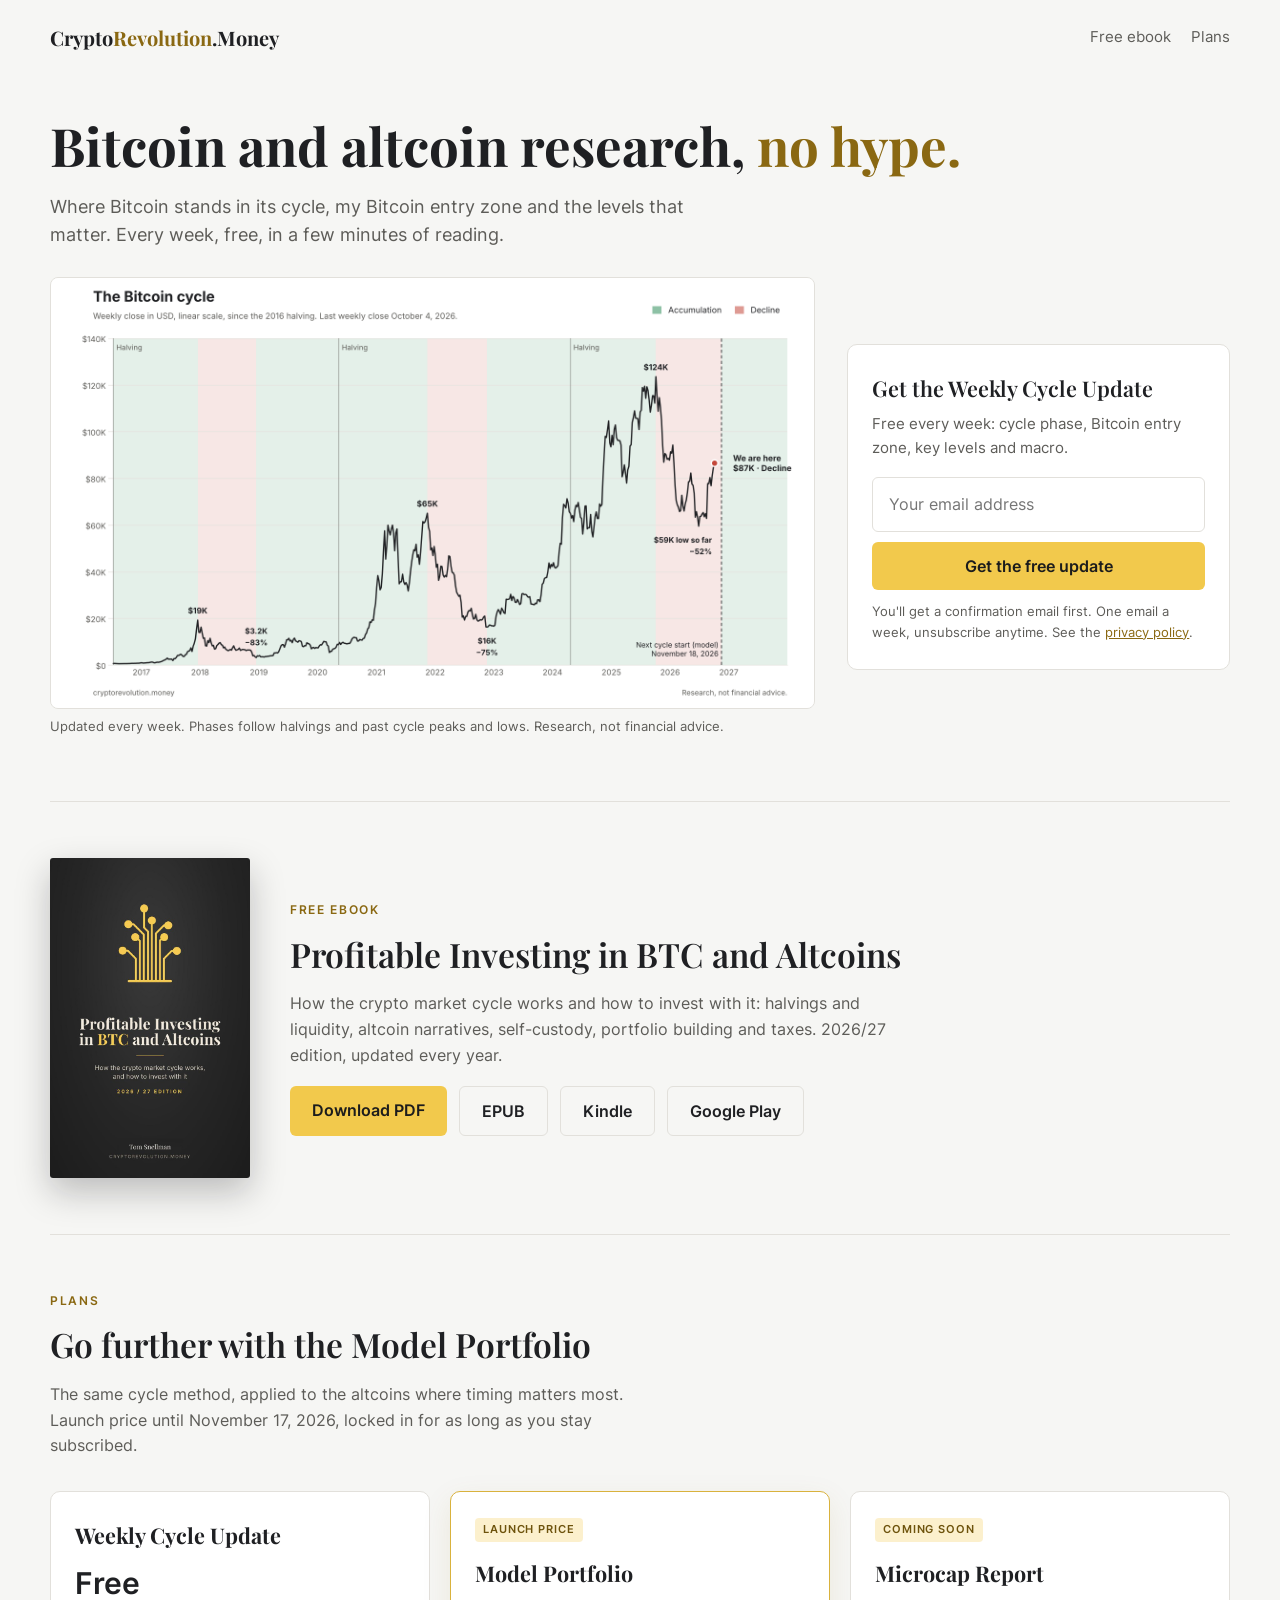
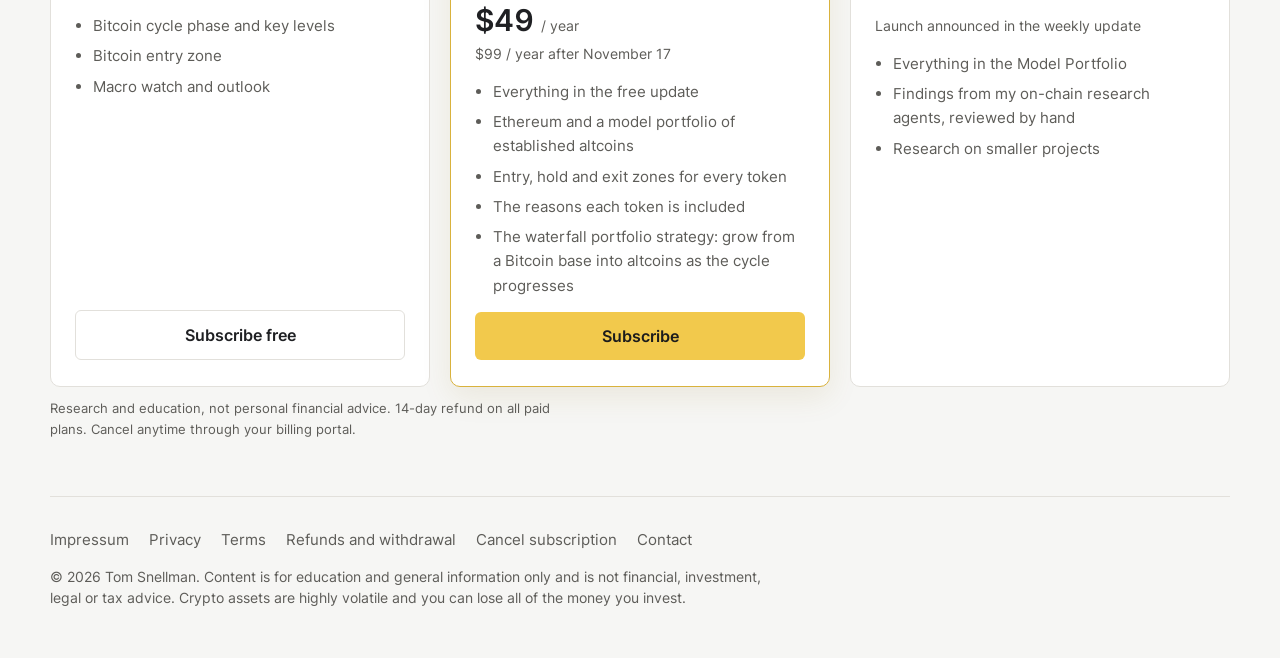
==== index.html @ 90db553c "Add files via upload" ====
<!doctype html>
<html lang="en">
<head>
<meta charset="utf-8">
<meta name="viewport" content="width=device-width, initial-scale=1">
<title>CryptoRevolution – Bitcoin & Altcoin Cycle Research</title>
<meta name="description" content="A free weekly Bitcoin cycle update with my entry zone, and the Model Portfolio with altcoin entry and exit zones. Research, no hype.">
<meta property="og:title" content="CryptoRevolution – Bitcoin & Altcoin Cycle Research">
<meta property="og:description" content="Free weekly Bitcoin cycle update with entry zone. Altcoin zones in the Model Portfolio.">
<meta property="og:image" content="https://cryptorevolution.money/assets/cover.jpg">
<link rel="preload" href="assets/fonts/inter-latin-400-normal.woff2" as="font" type="font/woff2" crossorigin>
<style>
  @font-face{font-family:"Playfair Display";font-style:normal;font-weight:600;font-display:swap;src:url("assets/fonts/playfair-display-latin-600-normal.woff2") format("woff2")}
  @font-face{font-family:"Playfair Display";font-style:normal;font-weight:700;font-display:swap;src:url("assets/fonts/playfair-display-latin-700-normal.woff2") format("woff2")}
  @font-face{font-family:"Inter";font-style:normal;font-weight:400;font-display:swap;src:url("assets/fonts/inter-latin-400-normal.woff2") format("woff2")}
  @font-face{font-family:"Inter";font-style:normal;font-weight:500;font-display:swap;src:url("assets/fonts/inter-latin-500-normal.woff2") format("woff2")}
  @font-face{font-family:"Inter";font-style:normal;font-weight:600;font-display:swap;src:url("assets/fonts/inter-latin-600-normal.woff2") format("woff2")}
  :root{
    --bg:#f6f6f4; --bg-2:#ffffff; --line:#e2e0db;
    --text:#1f2023; --muted:#5d5c58; --gold:#f2c94c; --gold-dim:#d9b23d; --gold-ink:#8a6812;
    --serif:"Playfair Display",Georgia,serif;
    --sans:"Inter",system-ui,-apple-system,"Segoe UI",sans-serif;
    color-scheme:light;
  }
  *{box-sizing:border-box}
  html{scroll-behavior:smooth}
  body{margin:0;background:var(--bg);color:var(--text);
       font-family:var(--sans);font-size:16px;line-height:1.6;padding:0 20px}
  a{color:var(--gold-ink)}
  .wrap{max-width:1180px;margin:0 auto}
  header.top{display:flex;justify-content:space-between;align-items:center;gap:16px;padding-block:22px;flex-wrap:wrap}
  .brand{font-family:var(--serif);font-weight:700;font-size:1.25rem;color:var(--text);text-decoration:none}
  .brand span{color:var(--gold-ink)}
  nav{display:flex;gap:20px;flex-wrap:wrap}
  nav a{color:var(--muted);text-decoration:none;font-size:.92rem}
  nav a:hover{color:var(--text)}

  .hero{padding-block:40px 64px}
  .hero > *{min-width:0}
  h1{font-family:var(--serif);font-weight:700;font-size:clamp(2.1rem,4.6vw,3.3rem);line-height:1.12;margin:0 0 18px;text-wrap:balance}
  h1 em{font-style:normal;color:var(--gold-ink)}
  .lead{font-size:1.1rem;color:var(--muted);max-width:60ch;margin:0 0 28px}
  .chart{margin:0 0 28px}
  .chart img{display:block;width:100%;height:auto;border:1px solid var(--line);border-radius:8px;background:#fff}
  .chart figcaption{font-size:.8rem;color:var(--muted);margin-top:8px}
  .cta{max-width:560px}
  .cta-title{font-family:var(--serif);font-size:1.35rem;margin:0 0 6px}
  .cta-sub{color:var(--muted);font-size:.95rem;margin:0 0 16px}
  .hero-grid{display:grid;grid-template-columns:1fr;gap:8px}
  .hero-grid > *{min-width:0}
  @media (min-width:1000px){
    .hero-grid{grid-template-columns:minmax(0,2fr) minmax(0,1fr);gap:32px;align-items:center}
    .chart{margin:0}
    .cta{background:var(--bg-2);border:1px solid var(--line);border-radius:10px;padding:26px 24px}
    .cta form.signup{flex-direction:column}
    .cta form.signup input[type=email]{flex:none;width:100%}
    .cta .btn{width:100%}
  }

  form.signup{display:flex;gap:10px;flex-wrap:wrap;max-width:520px}
  form.signup input[type=email]{flex:1 1 240px;min-width:0;padding:14px 16px;border-radius:6px;border:1px solid var(--line);
       background:#fff;color:var(--text);font:inherit}
  form.signup input[type=email]:focus{outline:2px solid var(--gold-ink);outline-offset:1px;border-color:transparent}
  .btn{display:inline-block;padding:14px 22px;border-radius:6px;border:0;background:var(--gold);color:#1c1c1c;
       font:600 1rem var(--sans);cursor:pointer;text-decoration:none;text-align:center}
  .btn:hover{background:#eabd33}
  .btn:focus-visible{outline:2px solid var(--text);outline-offset:2px}
  .btn.ghost{background:transparent;color:var(--text);border:1px solid var(--line)}
  .btn.ghost:hover{border-color:var(--gold-ink)}
  .fineprint{font-size:.8rem;color:var(--muted);margin:12px 0 0;max-width:520px}
  .nonce{position:absolute;left:-9999px}

  section{padding-block:56px;border-top:1px solid var(--line)}
  h2{font-family:var(--serif);font-weight:600;font-size:clamp(1.6rem,3vw,2.1rem);margin:0 0 10px}
  .eyebrow{font-size:.75rem;font-weight:600;letter-spacing:.14em;text-transform:uppercase;color:var(--gold-ink);margin:0 0 8px}
  .sub{color:var(--muted);margin:0 0 32px;max-width:60ch}


  .plans{display:grid;grid-template-columns:repeat(3,1fr);gap:20px;align-items:stretch}
  .plan{background:var(--bg-2);border:1px solid var(--line);border-radius:10px;padding:26px 24px;display:flex;flex-direction:column;gap:14px;min-width:0}
  .plan.featured{border-color:var(--gold-dim);box-shadow:0 10px 30px rgba(138,104,18,.10)}
  .plan h3{margin:0;font-family:var(--serif);font-size:1.35rem}
  .price{font-size:1.9rem;font-weight:600;font-variant-numeric:tabular-nums;line-height:1.1}
  .price small{font-size:.9rem;color:var(--muted);font-weight:400}
  .was{color:var(--muted);font-size:.85rem;margin-top:-8px}
  .plan ul{margin:0;padding-left:18px;color:var(--muted);font-size:.95rem;display:flex;flex-direction:column;gap:6px;flex:1}
  .badge{align-self:flex-start;font-size:.7rem;font-weight:600;letter-spacing:.08em;text-transform:uppercase;
         background:rgba(242,201,76,.28);color:#6e530d;padding:3px 8px;border-radius:4px}
  .plan .btn{width:100%}

  .book{display:grid;grid-template-columns:200px 1fr;gap:40px;align-items:center}
  .book img{justify-self:center;width:100%;height:auto;max-width:200px;border-radius:3px;box-shadow:0 14px 34px rgba(20,20,25,.25)}
  .book > div{min-width:0}
  .links{display:flex;gap:12px;flex-wrap:wrap;margin-top:18px}

  footer{border-top:1px solid var(--line);padding-block:32px 48px;color:var(--muted);font-size:.85rem}
  footer nav{margin-bottom:14px}
  footer p{margin:0;max-width:80ch}

  @media (max-width:820px){
    .hero{padding-block:28px 48px}
    .weekly,.plans{grid-template-columns:1fr}
    .book{grid-template-columns:1fr;gap:24px}
    .book img{max-width:160px;margin:0 auto}
  }
  @media (prefers-reduced-motion:reduce){html{scroll-behavior:auto}}
</style>
</head>
<body>
<div class="wrap">

<header class="top">
  <a class="brand" href="./">Crypto<span>Revolution</span>.Money</a>
  <nav aria-label="Main">
    <a href="#book">Free ebook</a>
    <a href="#plans">Plans</a>
  </nav>
</header>

<main>
<div class="hero">
  <h1>Bitcoin and altcoin research, <em>no hype.</em></h1>
  <p class="lead">Where Bitcoin stands in its cycle, my Bitcoin entry zone and the levels that matter. Every week, free, in a few minutes of reading.</p>
  <div class="hero-grid">
  <figure class="chart">
    <img src="assets/btc-cycle.png" width="1600" height="900" alt="Bitcoin weekly closing price since the 2016 halving, shaded green for accumulation and red for decline, with halvings marked. The current position is in the late decline phase, with the next cycle start estimated for November 18, 2026.">
    <figcaption>Updated every week. Phases follow halvings and past cycle peaks and lows. Research, not financial advice.</figcaption>
  </figure>
  <div class="cta">
    <h2 class="cta-title">Get the Weekly Cycle Update</h2>
    <p class="cta-sub">Free every week: cycle phase, Bitcoin entry zone, key levels and macro.</p>
    <!-- Listmonk subscription form: replace LIST_UUID with your Free list's UUID (Lists → Forms) -->
    <form class="signup" method="post" action="https://news.cryptorevolution.money/subscription/form">
      <input class="nonce" type="text" name="nonce" tabindex="-1" autocomplete="off" aria-hidden="true">
      <input type="hidden" name="l" value="LIST_UUID">
      <label for="email" class="nonce">Email address</label>
      <input id="email" type="email" name="email" required placeholder="Your email address" autocomplete="email">
      <button class="btn" type="submit">Get the free update</button>
    </form>
    <p class="fineprint">You'll get a confirmation email first. One email a week, unsubscribe anytime. See the <a href="privacy.html">privacy policy</a>.</p>
  </div>
  </div>
</div>

<section id="book">
  <div class="book">
    <img src="[data-uri]" width="640" height="1024" alt="" loading="lazy">
    <div>
      <p class="eyebrow">Free ebook</p>
      <h2>Profitable Investing in BTC and Altcoins</h2>
      <p class="sub" style="margin-bottom:0">How the crypto market cycle works and how to invest with it: halvings and liquidity, altcoin narratives, self-custody, portfolio building and taxes. 2026/27 edition, updated every year.</p>
      <div class="links">
        <!-- Replace with your file and store links -->
        <a class="btn" href="book/Profitable_Investing_in_BTC_and_Altcoins_2026-27.pdf">Download PDF</a>
        <a class="btn ghost" href="book/Profitable_Investing_in_BTC_and_Altcoins_2026-27.epub">EPUB</a>
        <a class="btn ghost" href="AMAZON_LINK">Kindle</a>
        <a class="btn ghost" href="GOOGLE_PLAY_LINK">Google Play</a>
      </div>
    </div>
  </div>
</section>
<section id="plans">
  <p class="eyebrow">Plans</p>
  <h2>Go further with the Model Portfolio</h2>
  <p class="sub">The same cycle method, applied to the altcoins where timing matters most. Launch price until November 17, 2026, locked in for as long as you stay subscribed.</p>
  <div class="plans">
    <div class="plan">
      <h3>Weekly Cycle Update</h3>
      <div class="price">Free</div>
      <ul>
        <li>Bitcoin cycle phase and key levels</li>
        <li>Bitcoin entry zone</li>
        <li>Macro watch and outlook</li>
      </ul>
      <a class="btn ghost" href="#">Subscribe free</a>
    </div>
    <div class="plan featured">
      <span class="badge">Launch price</span>
      <h3>Model Portfolio</h3>
      <div class="price">$49 <small>/ year</small></div>
      <div class="was">$99 / year after November 17</div>
      <ul>
        <li>Everything in the free update</li>
        <li>Ethereum and a model portfolio of established altcoins</li>
        <li>Entry, hold and exit zones for every token</li>
        <li>The reasons each token is included</li>
        <li>The waterfall portfolio strategy: grow from a Bitcoin base into altcoins as the cycle progresses</li>
      </ul>
      <!-- Replace with your Stripe Payment Link (annual plan) -->
      <a class="btn" href="STRIPE_ANNUAL_LINK">Subscribe</a>
    </div>
    <div class="plan">
      <span class="badge">Coming soon</span>
      <h3>Microcap Report</h3>
      <div class="price"><small>Launch announced in the weekly update</small></div>
      <ul>
        <li>Everything in the Model Portfolio</li>
        <li>Findings from my on-chain research agents, reviewed by hand</li>
        <li>Research on smaller projects</li>
      </ul>
    </div>
  </div>
  <p class="fineprint">Research and education, not personal financial advice. 14-day refund on all paid plans. Cancel anytime through your billing portal.</p>
</section>

</main>

<footer>
  <nav aria-label="Legal">
    <a href="impressum.html">Impressum</a>
    <a href="privacy.html">Privacy</a>
    <a href="terms.html">Terms</a>
    <a href="refunds.html">Refunds and withdrawal</a>
    <a href="cancel.html">Cancel subscription</a>
    <a href="contact.html">Contact</a>
  </nav>
  <p>© 2026 Tom Snellman. Content is for education and general information only and is not financial, investment, legal or tax advice. Crypto assets are highly volatile and you can lose all of the money you invest.</p>
</footer>

</div>
<script>
  // Point both "Subscribe free" buttons at the signup form.
  document.querySelectorAll('a.btn.ghost[href="#"]').forEach(function(a){
    a.addEventListener('click',function(e){
      e.preventDefault();
      window.scrollTo({top:0,behavior:'smooth'});
      document.getElementById('email').focus({preventScroll:true});
    });
  });
</script>
</body>
</html>
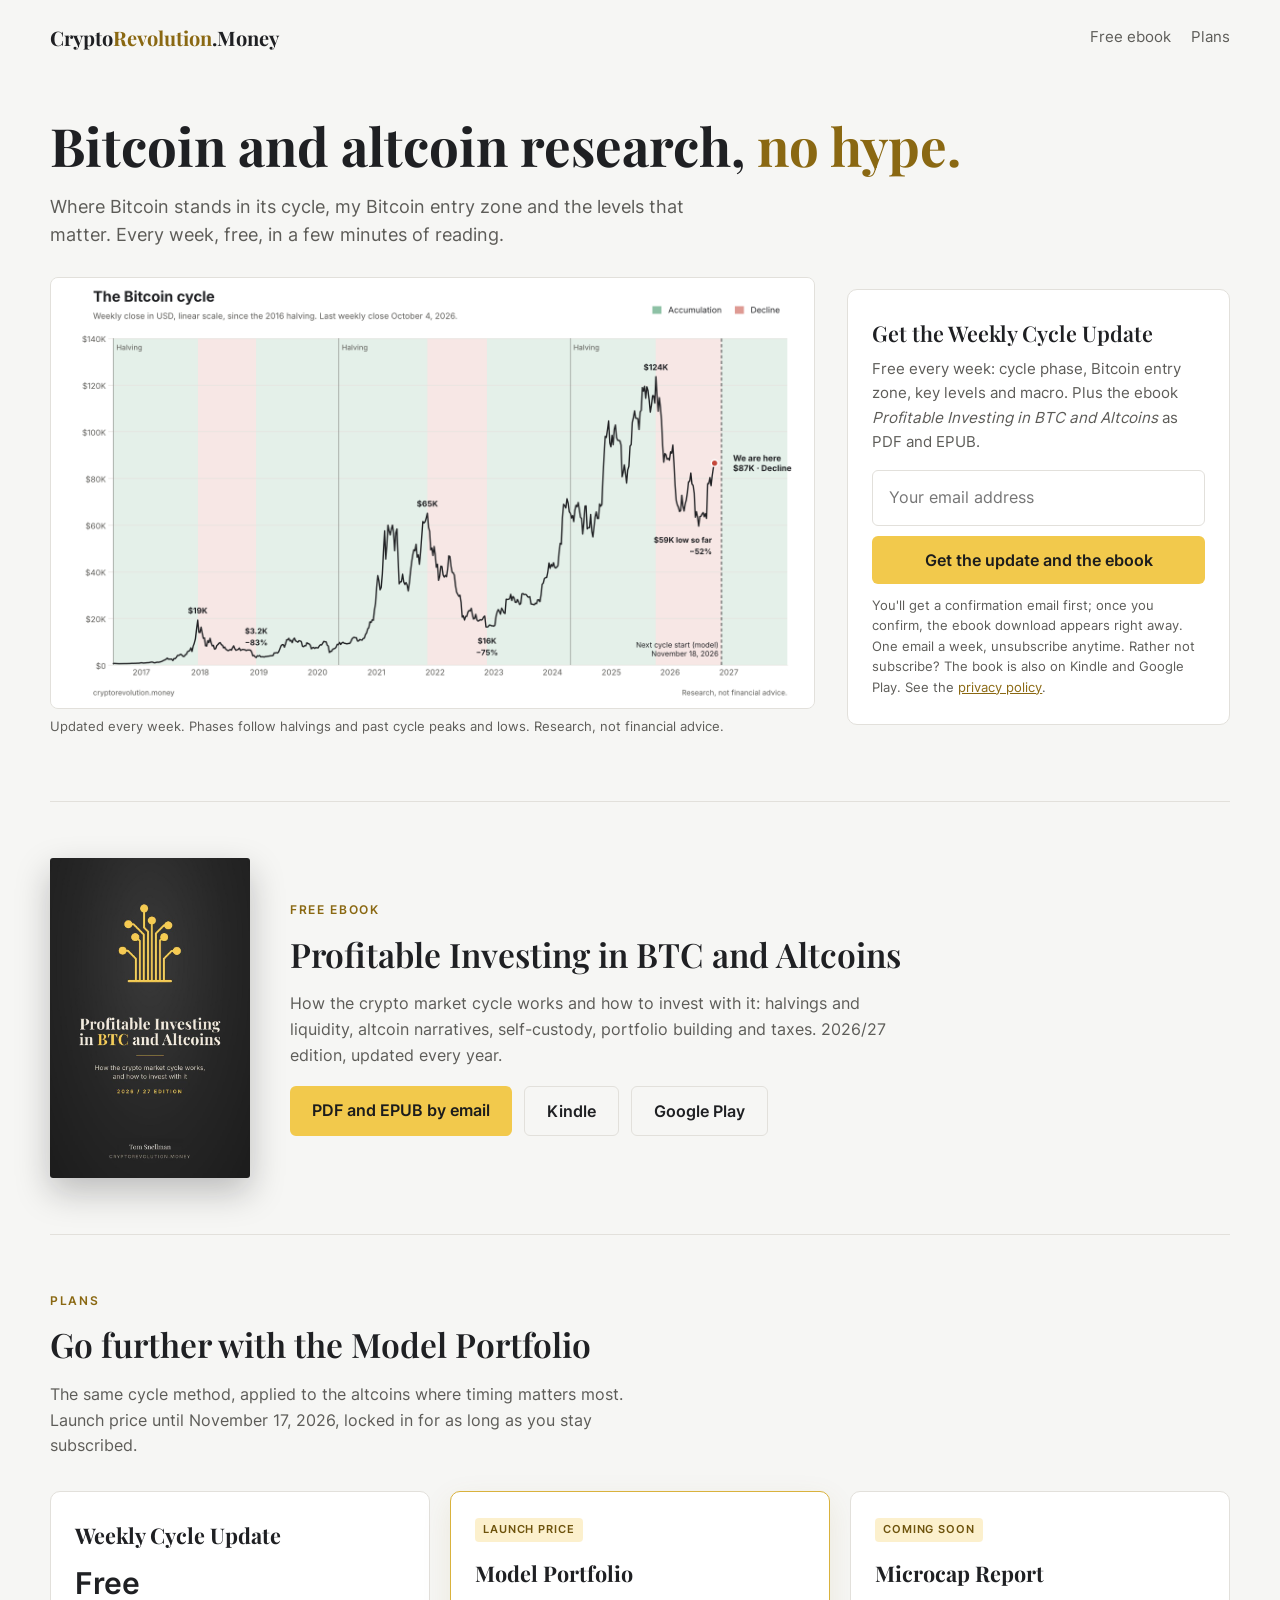
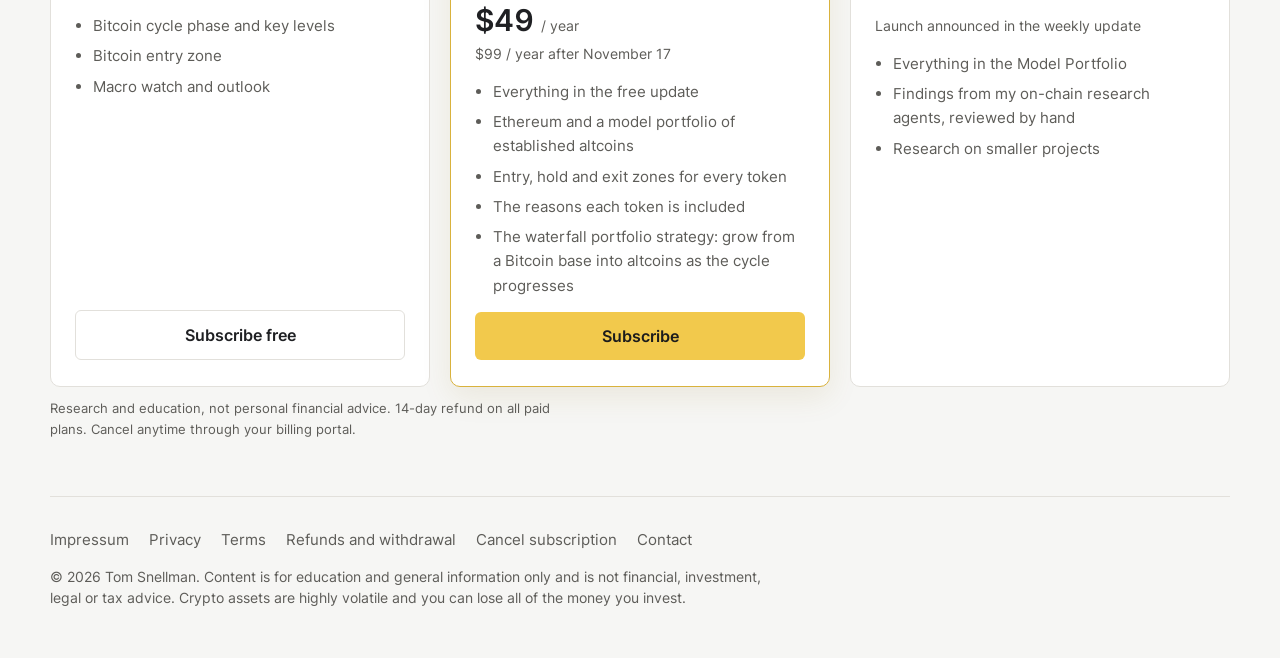
==== commit 025d539a: "Deliver ebook after newsletter opt-in" ====
--- a/index.html
+++ b/index.html
@@ -128,16 +128,16 @@
   </figure>
   <div class="cta">
     <h2 class="cta-title">Get the Weekly Cycle Update</h2>
-    <p class="cta-sub">Free every week: cycle phase, Bitcoin entry zone, key levels and macro.</p>
+    <p class="cta-sub">Free every week: cycle phase, Bitcoin entry zone, key levels and macro. Plus the ebook <i>Profitable Investing in BTC and Altcoins</i> as PDF and EPUB.</p>
     <!-- Listmonk subscription form: replace LIST_UUID with your Free list's UUID (Lists → Forms) -->
     <form class="signup" method="post" action="https://news.cryptorevolution.money/subscription/form">
       <input class="nonce" type="text" name="nonce" tabindex="-1" autocomplete="off" aria-hidden="true">
       <input type="hidden" name="l" value="LIST_UUID">
       <label for="email" class="nonce">Email address</label>
       <input id="email" type="email" name="email" required placeholder="Your email address" autocomplete="email">
-      <button class="btn" type="submit">Get the free update</button>
+      <button class="btn" type="submit">Get the update and the ebook</button>
     </form>
-    <p class="fineprint">You'll get a confirmation email first. One email a week, unsubscribe anytime. See the <a href="privacy.html">privacy policy</a>.</p>
+    <p class="fineprint">You'll get a confirmation email first; once you confirm, the ebook download appears right away. One email a week, unsubscribe anytime. Rather not subscribe? The book is also on Kindle and Google Play. See the <a href="privacy.html">privacy policy</a>.</p>
   </div>
   </div>
 </div>
@@ -150,9 +150,8 @@
       <h2>Profitable Investing in BTC and Altcoins</h2>
       <p class="sub" style="margin-bottom:0">How the crypto market cycle works and how to invest with it: halvings and liquidity, altcoin narratives, self-custody, portfolio building and taxes. 2026/27 edition, updated every year.</p>
       <div class="links">
-        <!-- Replace with your file and store links -->
-        <a class="btn" href="book/Profitable_Investing_in_BTC_and_Altcoins_2026-27.pdf">Download PDF</a>
-        <a class="btn ghost" href="book/Profitable_Investing_in_BTC_and_Altcoins_2026-27.epub">EPUB</a>
+        <!-- PDF and EPUB are delivered after the newsletter opt-in; replace the store links -->
+        <a class="btn" href="#email">PDF and EPUB by email</a>
         <a class="btn ghost" href="AMAZON_LINK">Kindle</a>
         <a class="btn ghost" href="GOOGLE_PLAY_LINK">Google Play</a>
       </div>
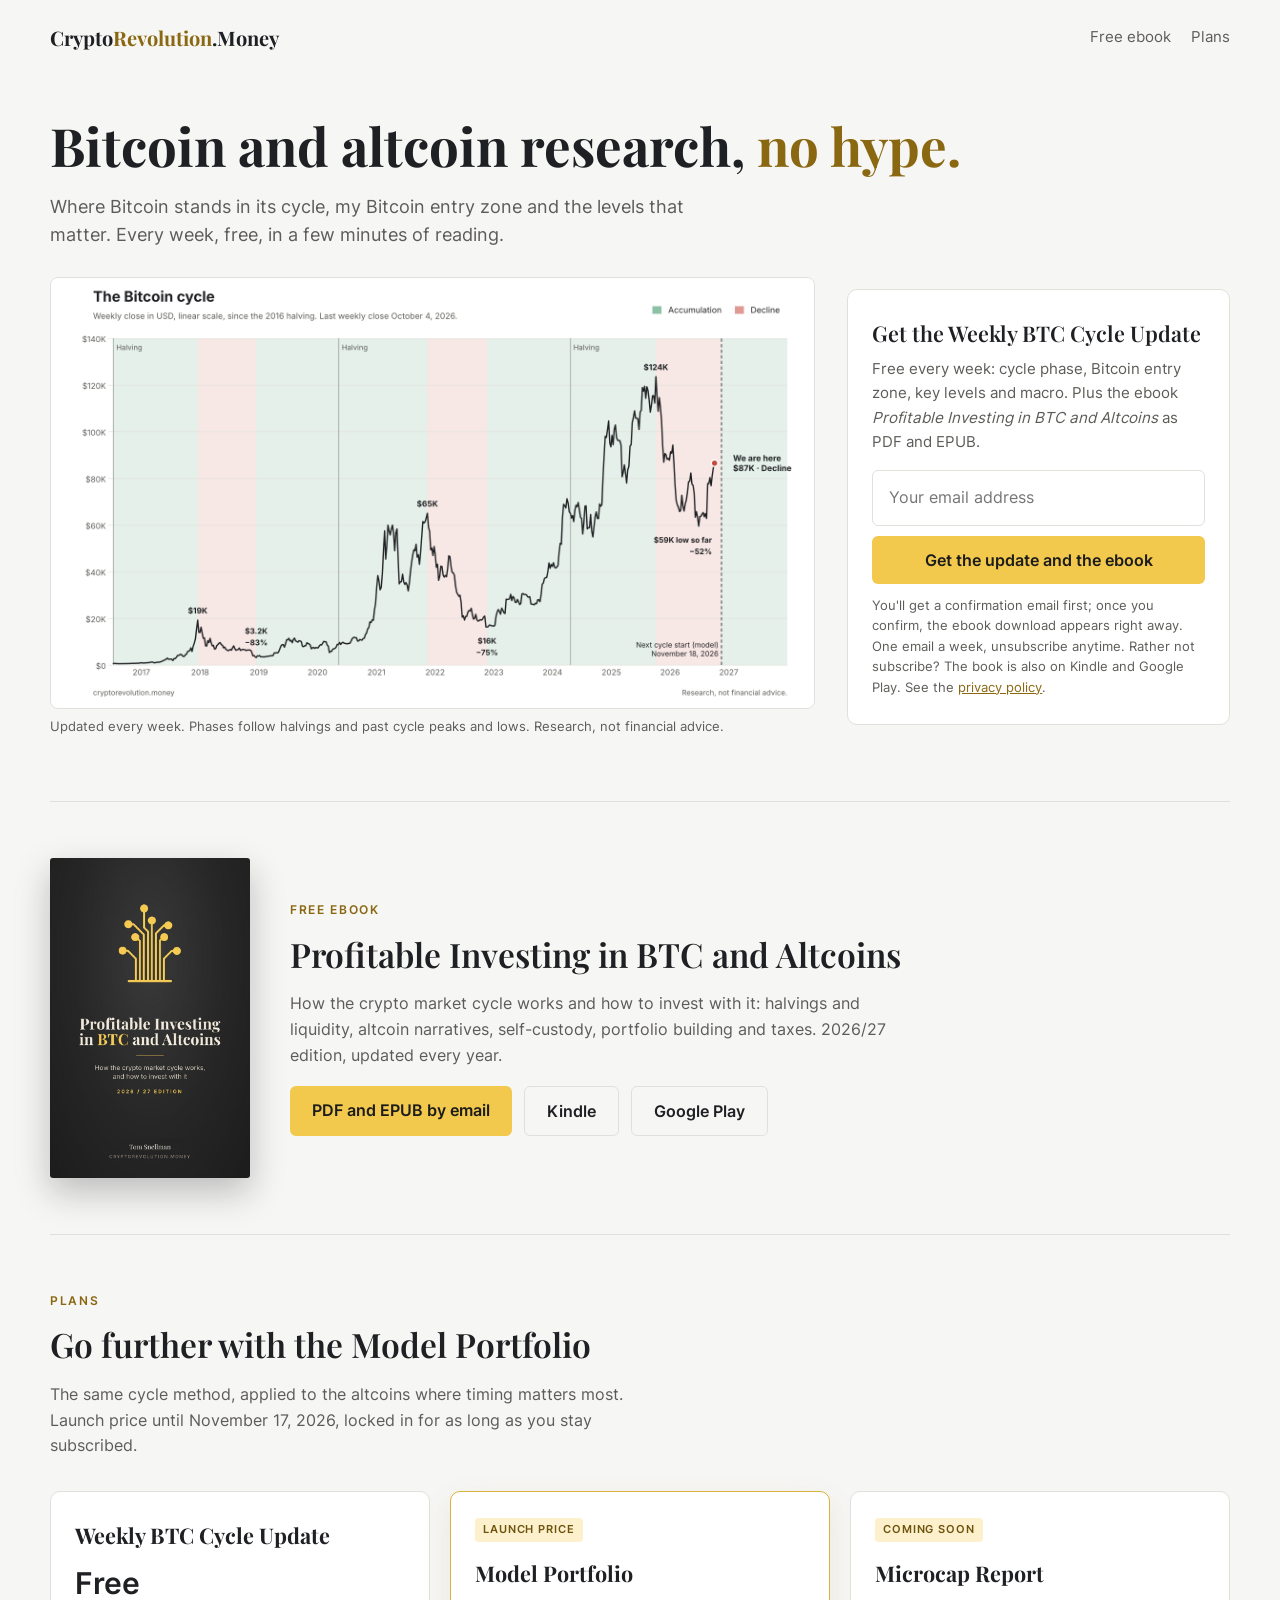
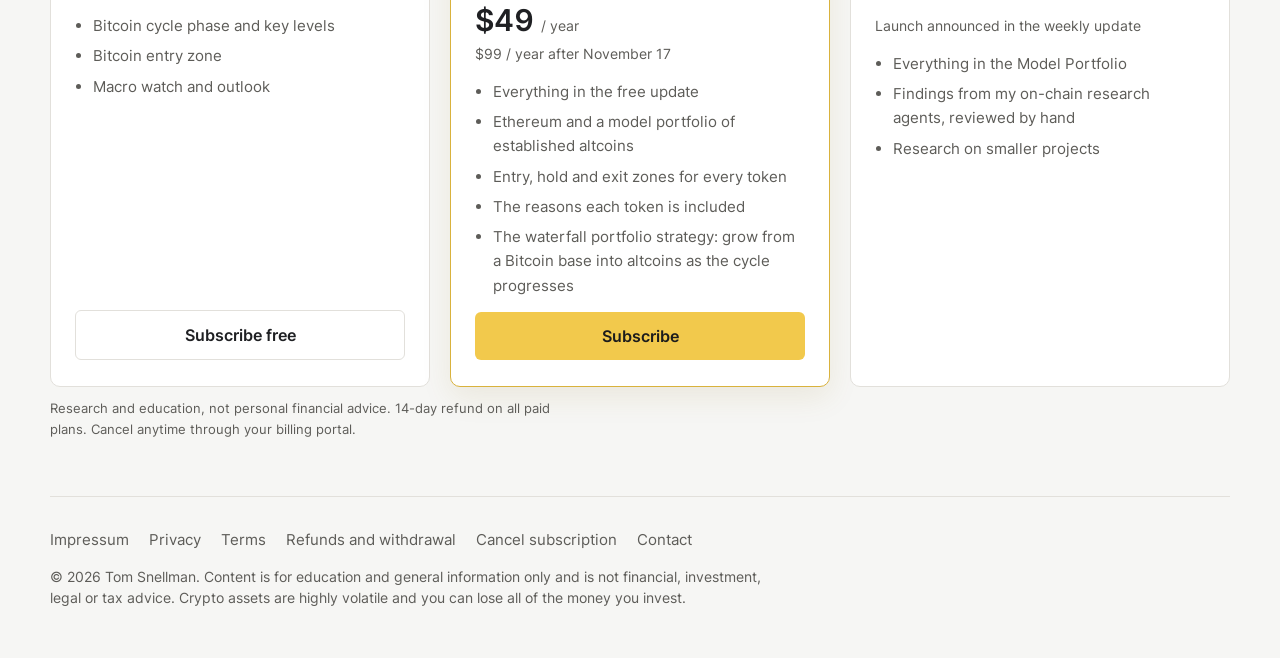
==== commit 2ffde66e: "Rename newsletter to Weekly BTC Cycle Update" ====
--- a/index.html
+++ b/index.html
@@ -127,7 +127,7 @@
     <figcaption>Updated every week. Phases follow halvings and past cycle peaks and lows. Research, not financial advice.</figcaption>
   </figure>
   <div class="cta">
-    <h2 class="cta-title">Get the Weekly Cycle Update</h2>
+    <h2 class="cta-title">Get the Weekly BTC Cycle Update</h2>
     <p class="cta-sub">Free every week: cycle phase, Bitcoin entry zone, key levels and macro. Plus the ebook <i>Profitable Investing in BTC and Altcoins</i> as PDF and EPUB.</p>
     <!-- Listmonk subscription form: replace LIST_UUID with your Free list's UUID (Lists → Forms) -->
     <form class="signup" method="post" action="https://news.cryptorevolution.money/subscription/form">
@@ -164,7 +164,7 @@
   <p class="sub">The same cycle method, applied to the altcoins where timing matters most. Launch price until November 17, 2026, locked in for as long as you stay subscribed.</p>
   <div class="plans">
     <div class="plan">
-      <h3>Weekly Cycle Update</h3>
+      <h3>Weekly BTC Cycle Update</h3>
       <div class="price">Free</div>
       <ul>
         <li>Bitcoin cycle phase and key levels</li>
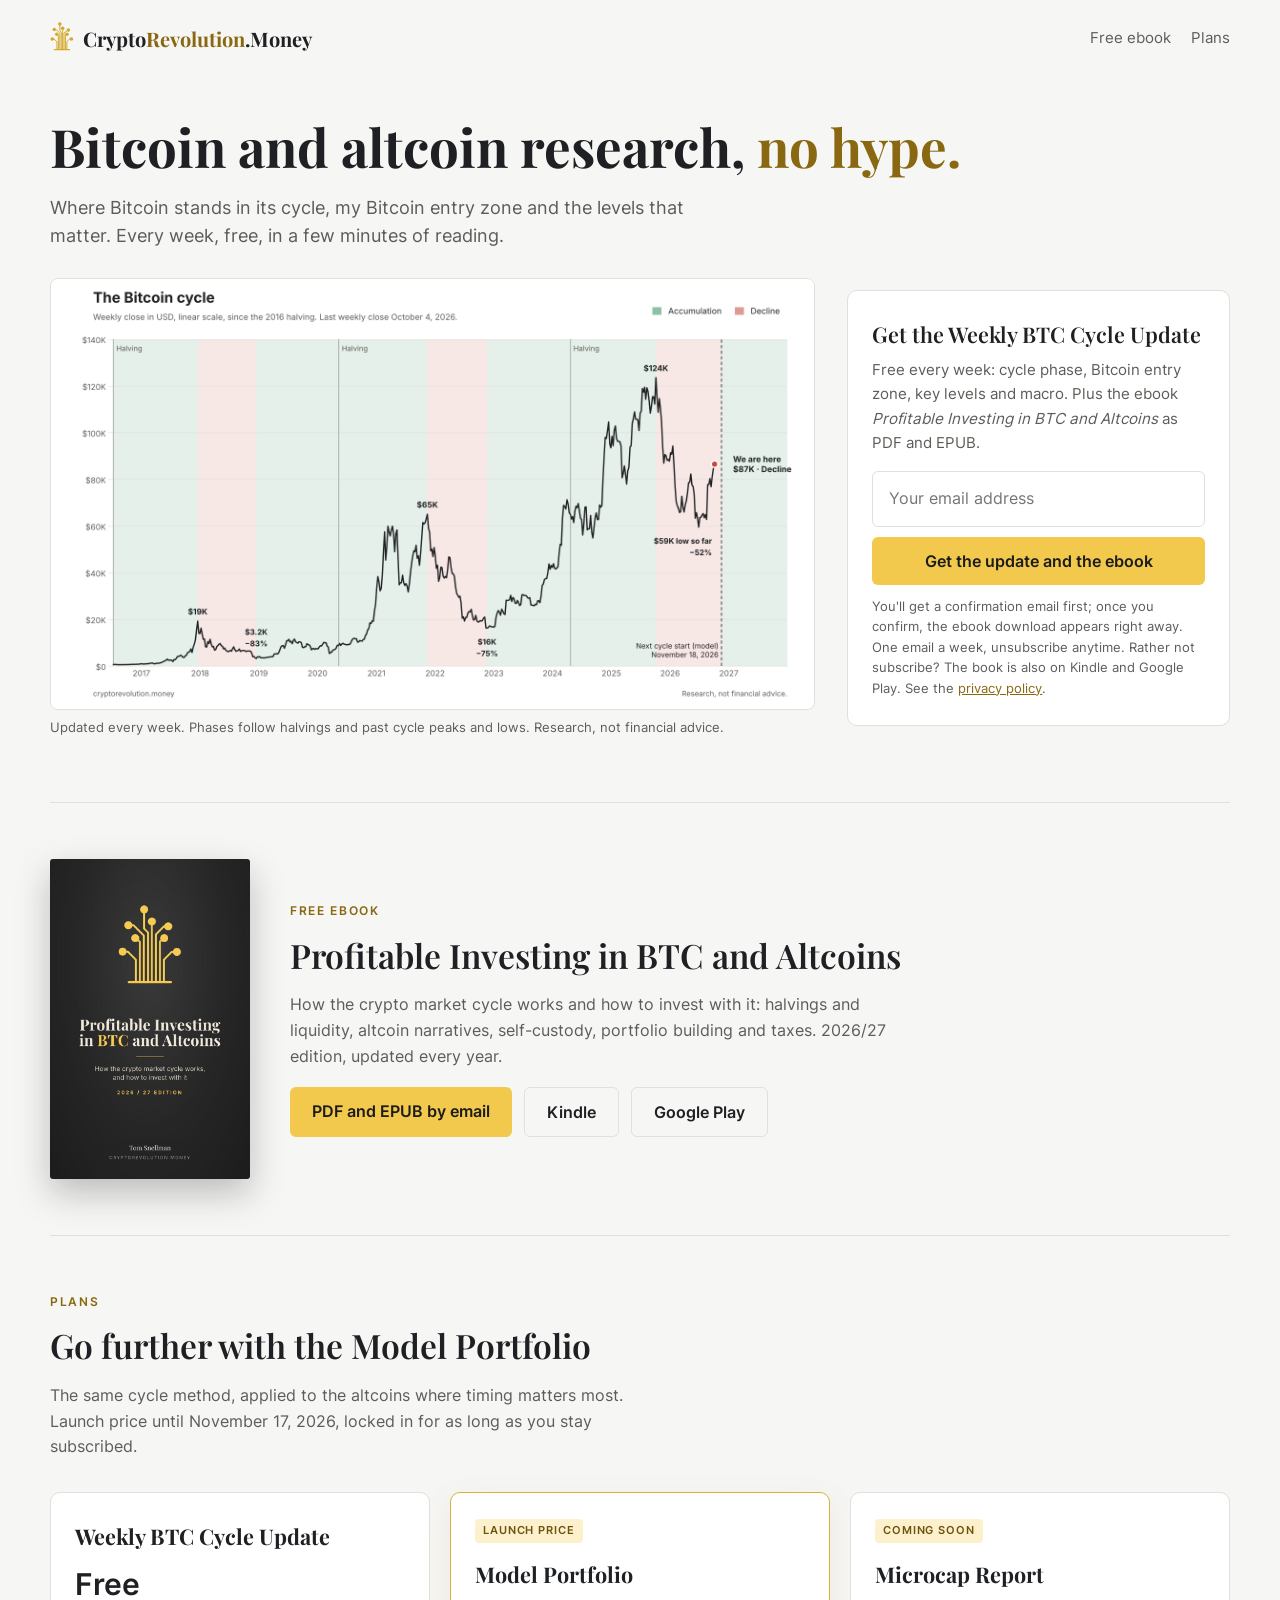
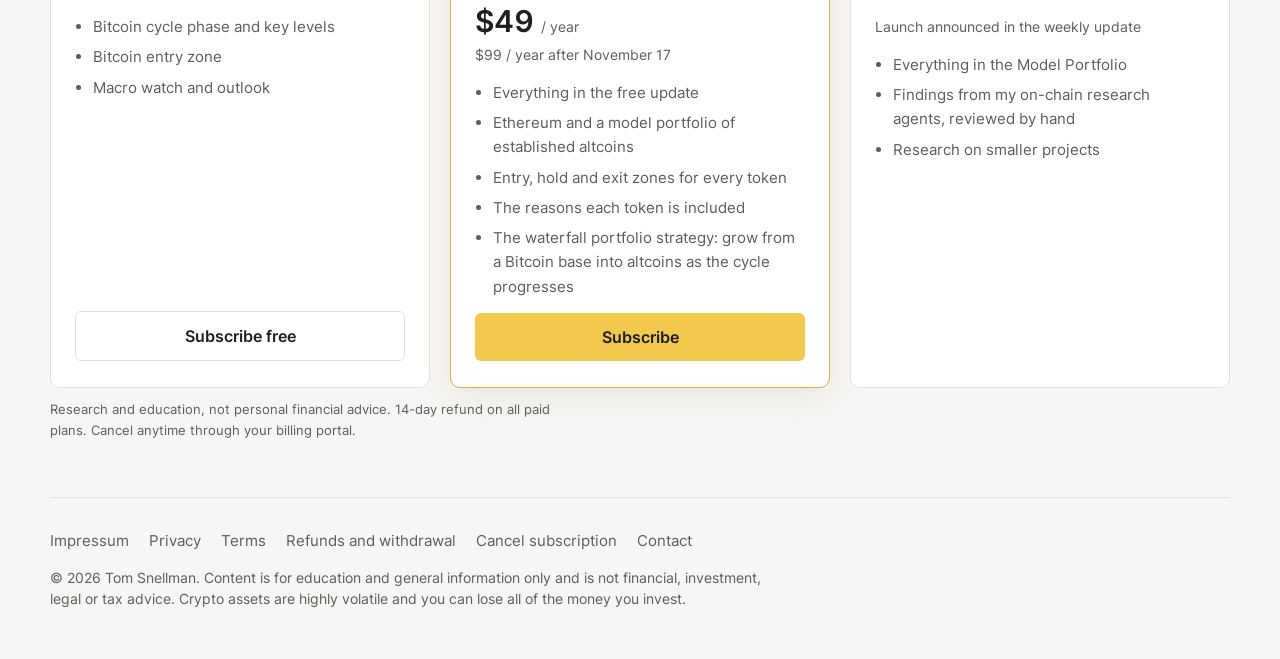
==== commit 011d4e90: "Brand: tree favicon, logo, theme colour" ====
--- a/index.html
+++ b/index.html
@@ -3,6 +3,11 @@
 <head>
 <meta charset="utf-8">
 <meta name="viewport" content="width=device-width, initial-scale=1">
+<link rel="icon" href="/favicon.ico" sizes="32x32">
+<link rel="icon" href="/assets/brand/favicon.svg" type="image/svg+xml">
+<link rel="apple-touch-icon" href="/assets/brand/apple-touch-icon.png">
+<link rel="manifest" href="/site.webmanifest">
+<meta name="theme-color" content="#2a2a2a">
 <title>CryptoRevolution – Bitcoin & Altcoin Cycle Research</title>
 <meta name="description" content="A free weekly Bitcoin cycle update with my entry zone, and the Model Portfolio with altcoin entry and exit zones. Research, no hype.">
 <meta property="og:title" content="CryptoRevolution – Bitcoin & Altcoin Cycle Research">
@@ -110,7 +115,7 @@
 <div class="wrap">
 
 <header class="top">
-  <a class="brand" href="./">Crypto<span>Revolution</span>.Money</a>
+  <a class="brand" href="./"><img src="/assets/brand/tree.svg" alt="" width="24" height="29" style="vertical-align:-4px;margin-right:9px">Crypto<span>Revolution</span>.Money</a>
   <nav aria-label="Main">
     <a href="#book">Free ebook</a>
     <a href="#plans">Plans</a>
@@ -129,10 +134,10 @@
   <div class="cta">
     <h2 class="cta-title">Get the Weekly BTC Cycle Update</h2>
     <p class="cta-sub">Free every week: cycle phase, Bitcoin entry zone, key levels and macro. Plus the ebook <i>Profitable Investing in BTC and Altcoins</i> as PDF and EPUB.</p>
-    <!-- Listmonk subscription form: replace LIST_UUID with your Free list's UUID (Lists → Forms) -->
+    <!-- Listmonk subscription form: replace e9f7015d-5bc1-4a07-9f0a-68a29c1ef898 with your Free list's UUID (Lists → Forms) -->
     <form class="signup" method="post" action="https://news.cryptorevolution.money/subscription/form">
       <input class="nonce" type="text" name="nonce" tabindex="-1" autocomplete="off" aria-hidden="true">
-      <input type="hidden" name="l" value="LIST_UUID">
+      <input type="hidden" name="l" value="e9f7015d-5bc1-4a07-9f0a-68a29c1ef898">
       <label for="email" class="nonce">Email address</label>
       <input id="email" type="email" name="email" required placeholder="Your email address" autocomplete="email">
       <button class="btn" type="submit">Get the update and the ebook</button>
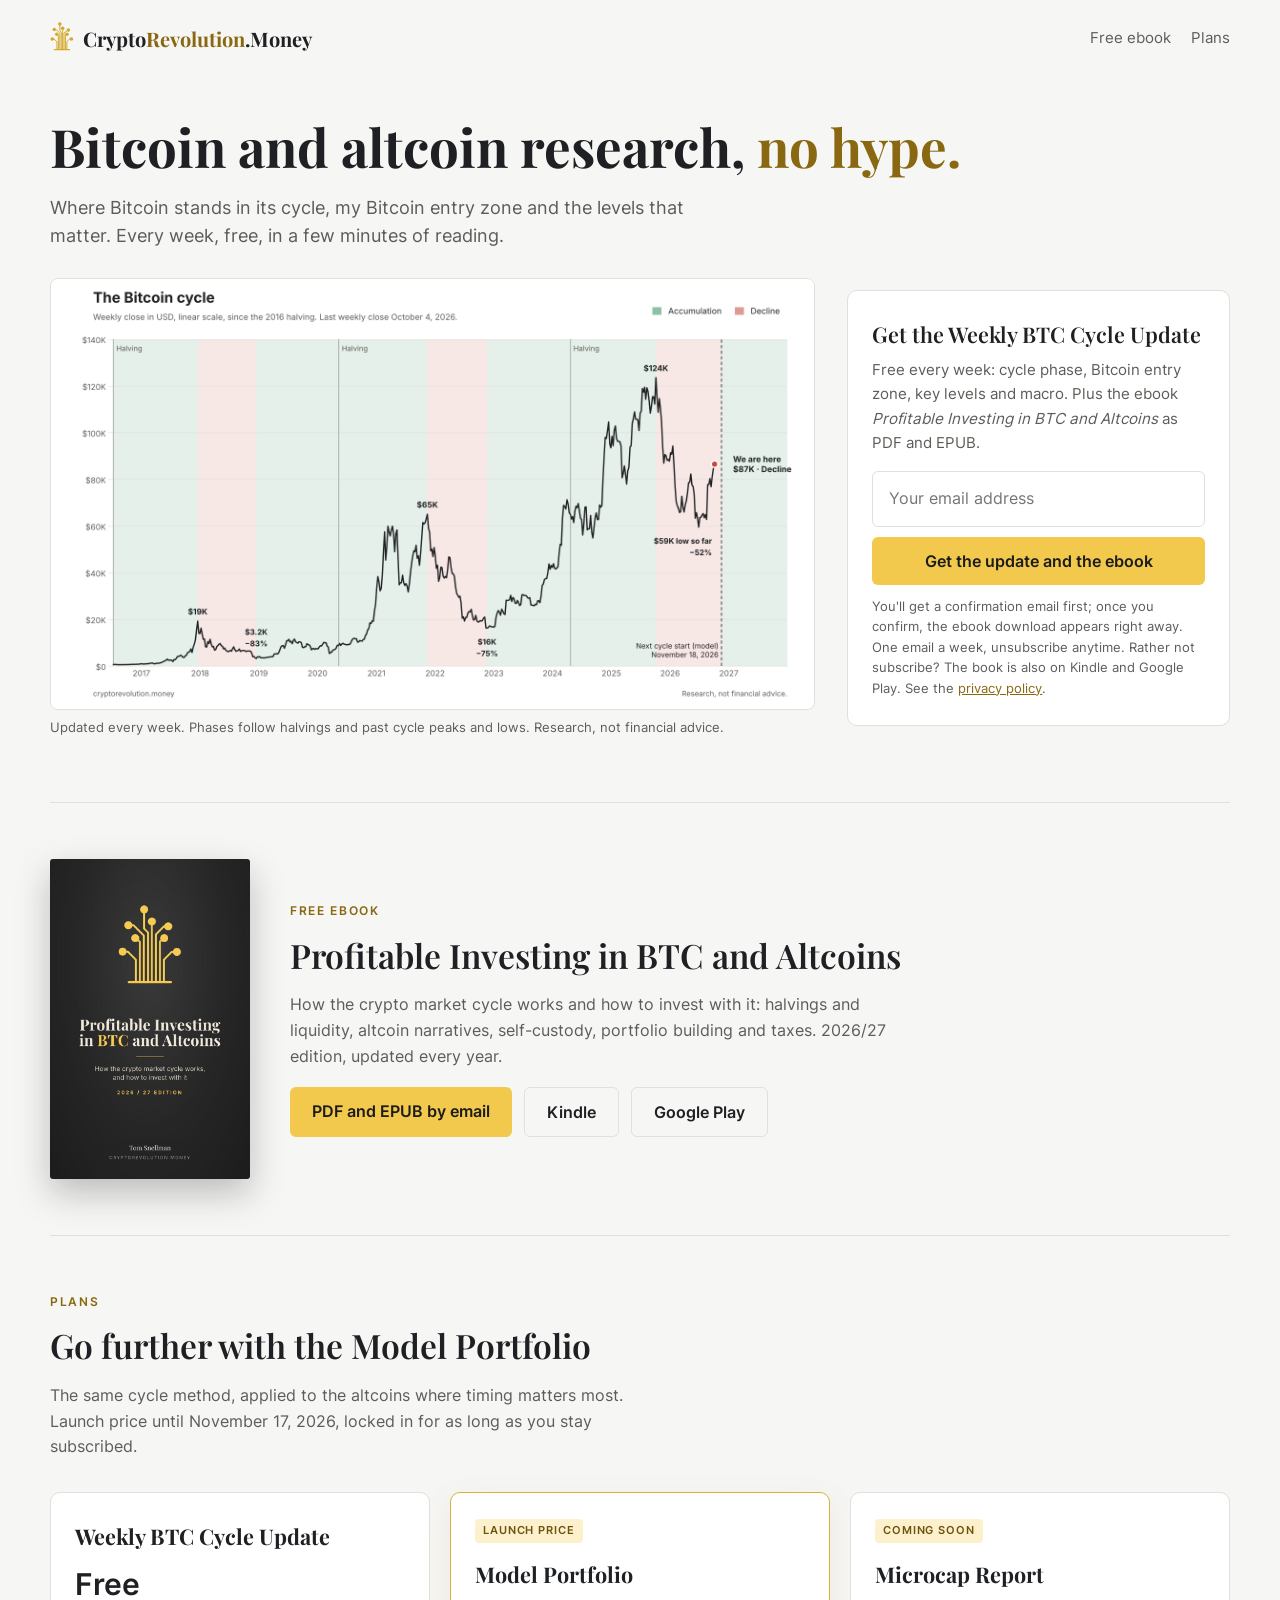
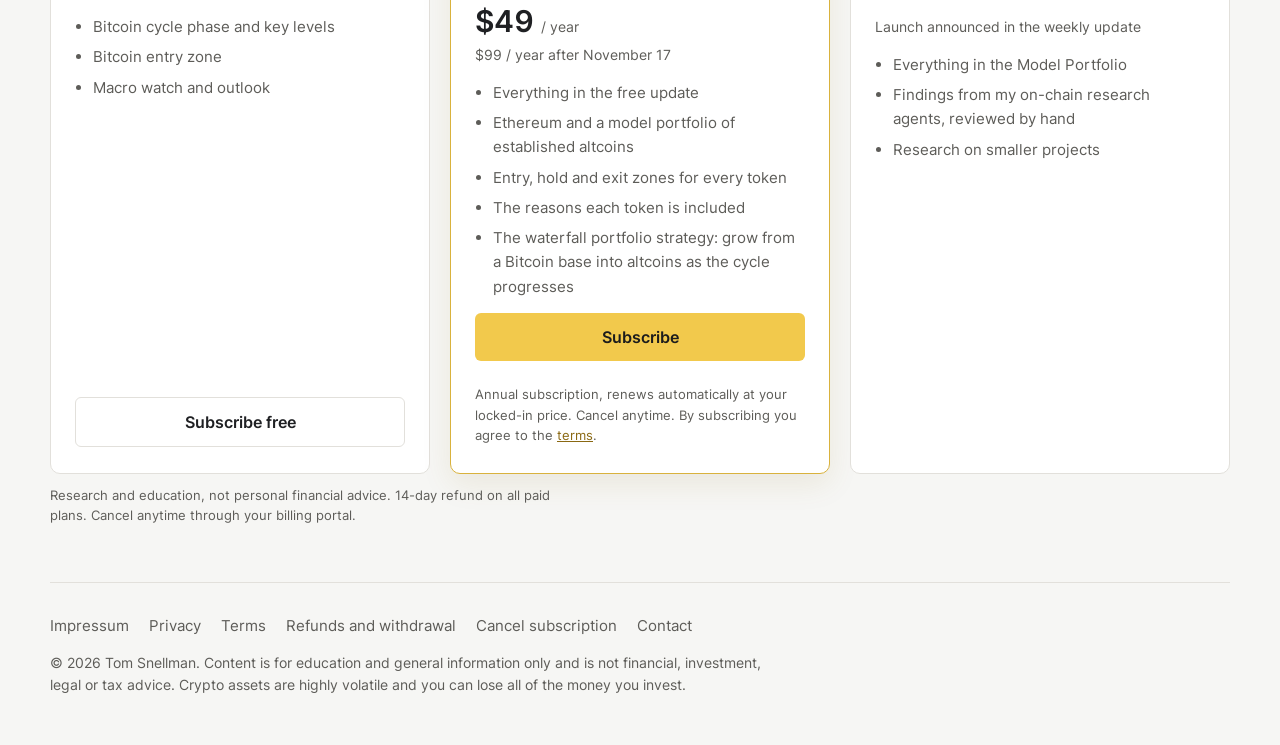
==== commit 593c5bc3: "Stripe: $49 checkout link, welcome page" ====
--- a/index.html
+++ b/index.html
@@ -176,7 +176,7 @@
         <li>Bitcoin entry zone</li>
         <li>Macro watch and outlook</li>
       </ul>
-      <a class="btn ghost" href="#">Subscribe free</a>
+      <a class="btn ghost" href="#email">Subscribe free</a>
     </div>
     <div class="plan featured">
       <span class="badge">Launch price</span>
@@ -190,8 +190,8 @@
         <li>The reasons each token is included</li>
         <li>The waterfall portfolio strategy: grow from a Bitcoin base into altcoins as the cycle progresses</li>
       </ul>
-      <!-- Replace with your Stripe Payment Link (annual plan) -->
-      <a class="btn" href="STRIPE_ANNUAL_LINK">Subscribe</a>
+            <a class="btn" href="https://buy.stripe.com/bJedRb2DE0aDa8Aa6DeQM01">Subscribe</a>
+      <p class="fineprint" style="margin-top:10px">Annual subscription, renews automatically at your locked-in price. Cancel anytime. By subscribing you agree to the <a href="terms.html">terms</a>.</p>
     </div>
     <div class="plan">
       <span class="badge">Coming soon</span>
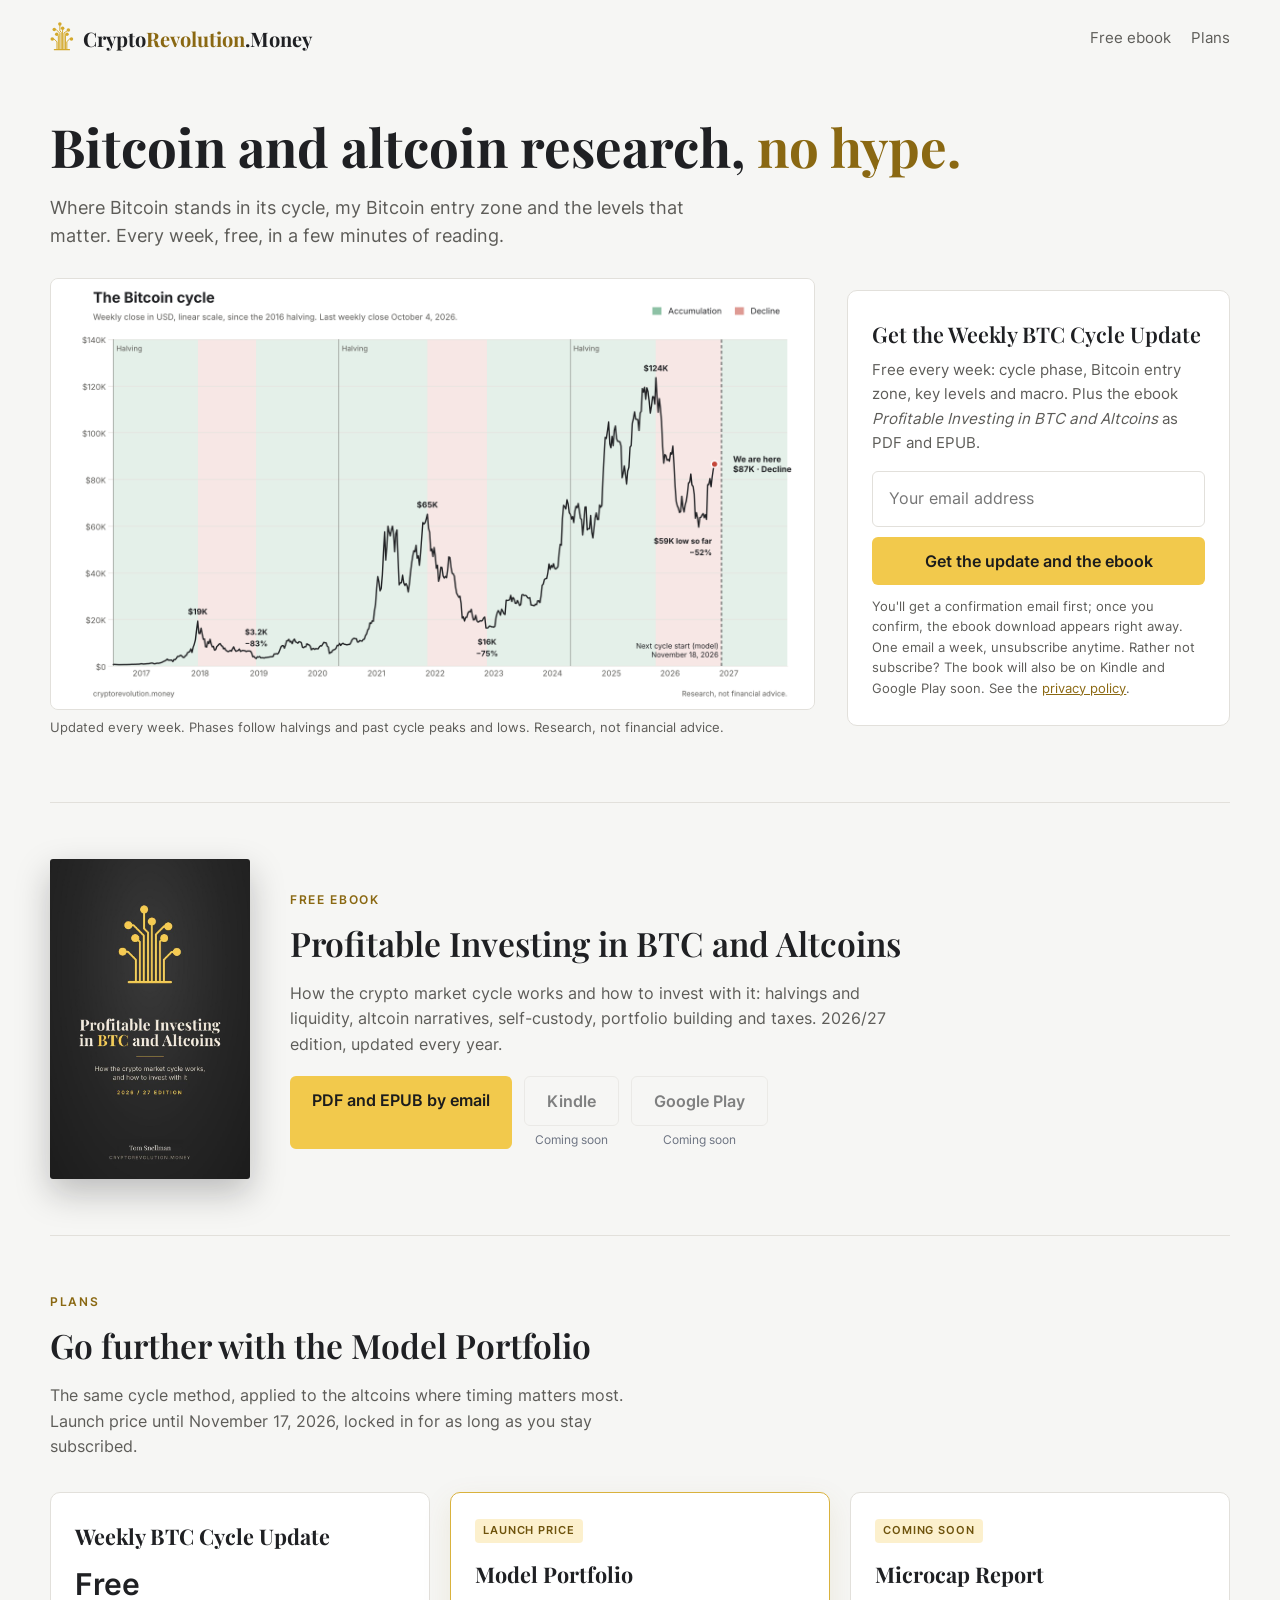
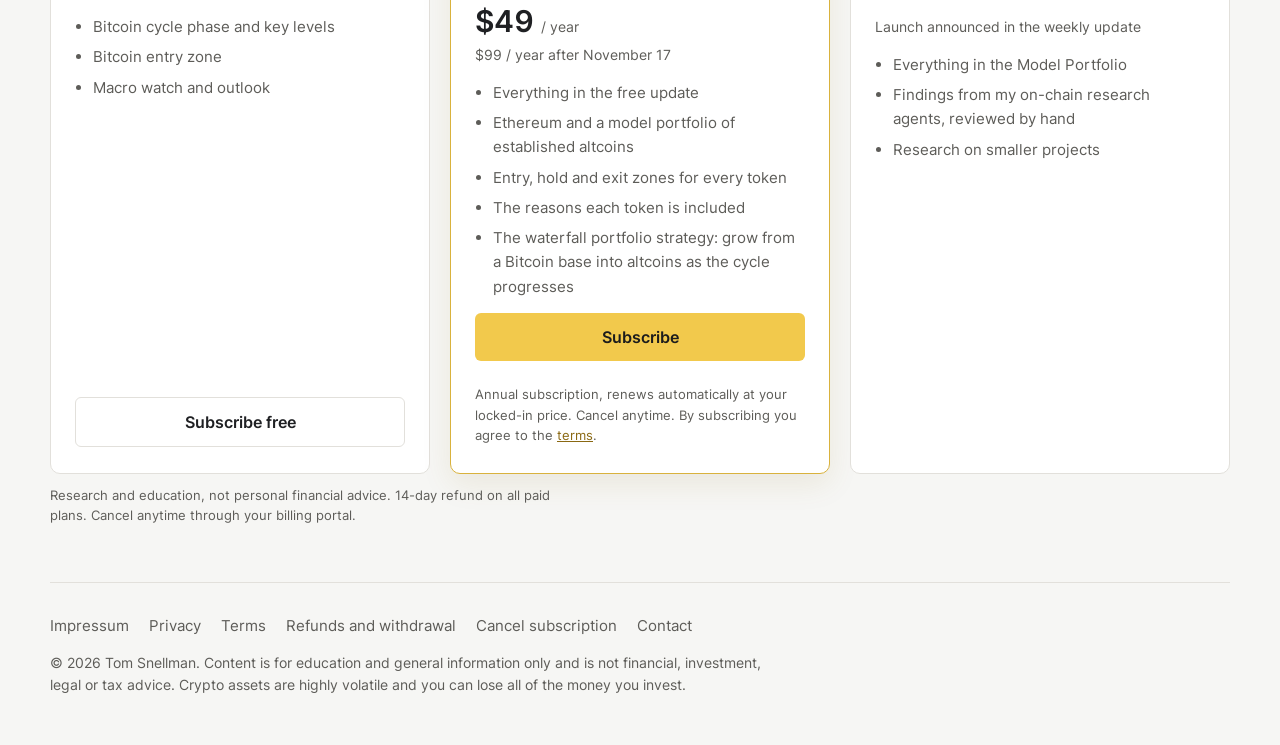
==== commit ea4701c8: "Store buttons: coming soon" ====
--- a/index.html
+++ b/index.html
@@ -142,7 +142,7 @@
       <input id="email" type="email" name="email" required placeholder="Your email address" autocomplete="email">
       <button class="btn" type="submit">Get the update and the ebook</button>
     </form>
-    <p class="fineprint">You'll get a confirmation email first; once you confirm, the ebook download appears right away. One email a week, unsubscribe anytime. Rather not subscribe? The book is also on Kindle and Google Play. See the <a href="privacy.html">privacy policy</a>.</p>
+    <p class="fineprint">You'll get a confirmation email first; once you confirm, the ebook download appears right away. One email a week, unsubscribe anytime. Rather not subscribe? The book will also be on Kindle and Google Play soon. See the <a href="privacy.html">privacy policy</a>.</p>
   </div>
   </div>
 </div>
@@ -157,8 +157,8 @@
       <div class="links">
         <!-- PDF and EPUB are delivered after the newsletter opt-in; replace the store links -->
         <a class="btn" href="#email">PDF and EPUB by email</a>
-        <a class="btn ghost" href="AMAZON_LINK">Kindle</a>
-        <a class="btn ghost" href="GOOGLE_PLAY_LINK">Google Play</a>
+        <span style="display:inline-flex;flex-direction:column;align-items:center;gap:4px"><a class="btn ghost" aria-disabled="true" style="opacity:.55;cursor:default">Kindle</a><small style="font-size:12px;color:#6b7280">Coming soon</small></span>
+        <span style="display:inline-flex;flex-direction:column;align-items:center;gap:4px"><a class="btn ghost" aria-disabled="true" style="opacity:.55;cursor:default">Google Play</a><small style="font-size:12px;color:#6b7280">Coming soon</small></span>
       </div>
     </div>
   </div>
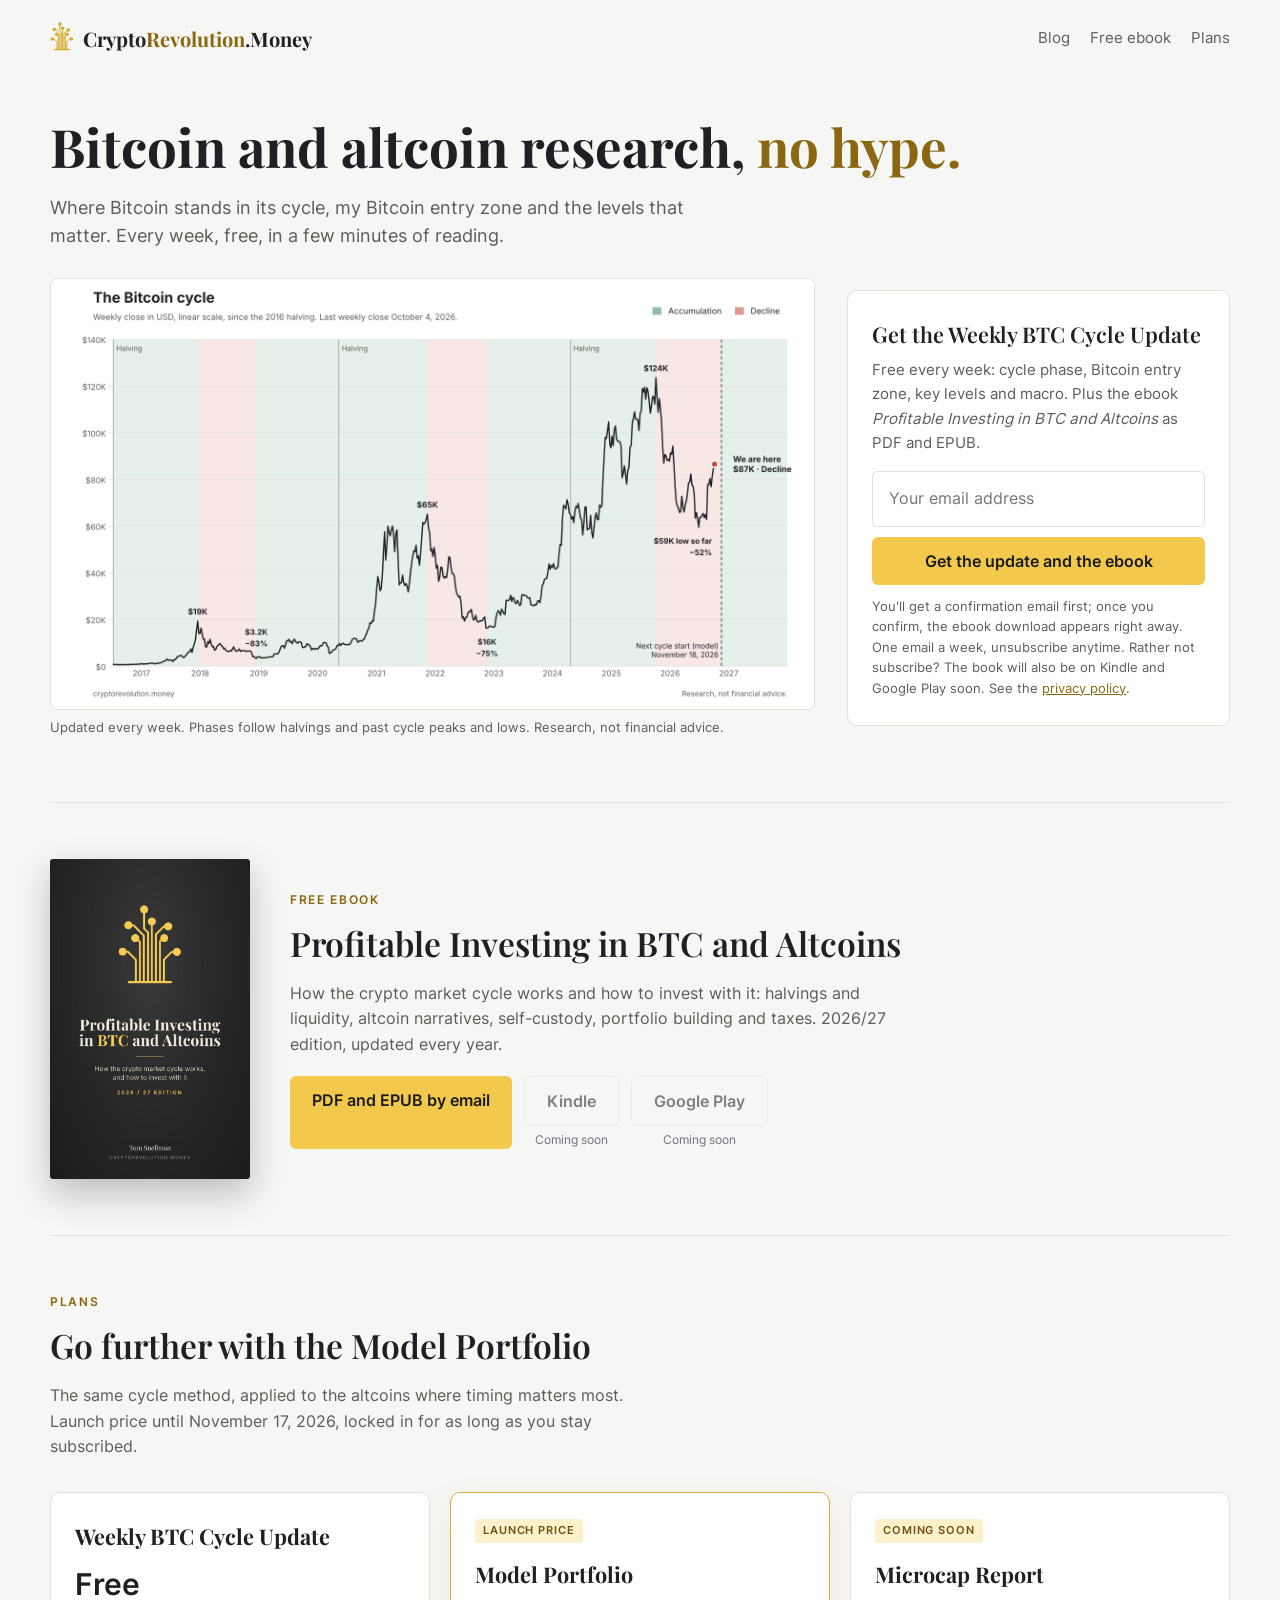
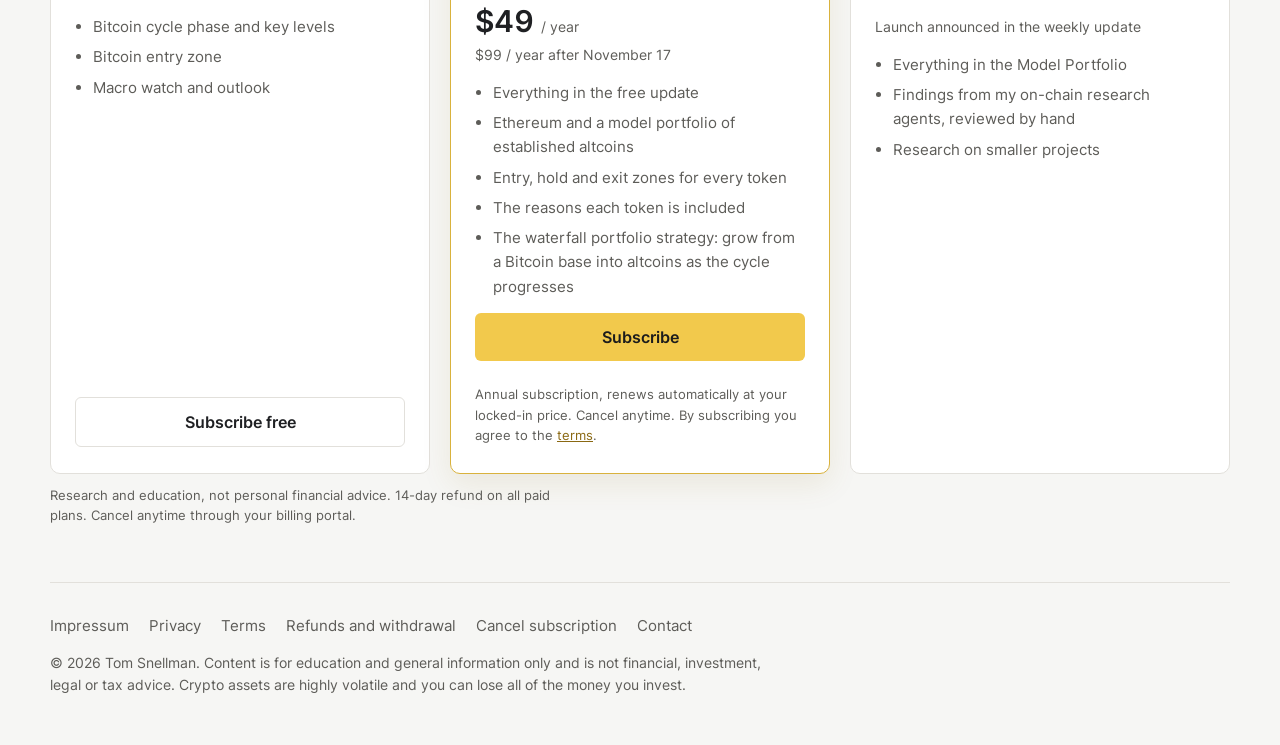
==== commit 4f4989d1: "Add blog: first post (CoreWeave), blog index, RSS feed, sitemap, nav link" ====
--- a/index.html
+++ b/index.html
@@ -117,6 +117,7 @@
 <header class="top">
   <a class="brand" href="./"><img src="/assets/brand/tree.svg" alt="" width="24" height="29" style="vertical-align:-4px;margin-right:9px">Crypto<span>Revolution</span>.Money</a>
   <nav aria-label="Main">
+    <a href="/blog/">Blog</a>
     <a href="#book">Free ebook</a>
     <a href="#plans">Plans</a>
   </nav>
